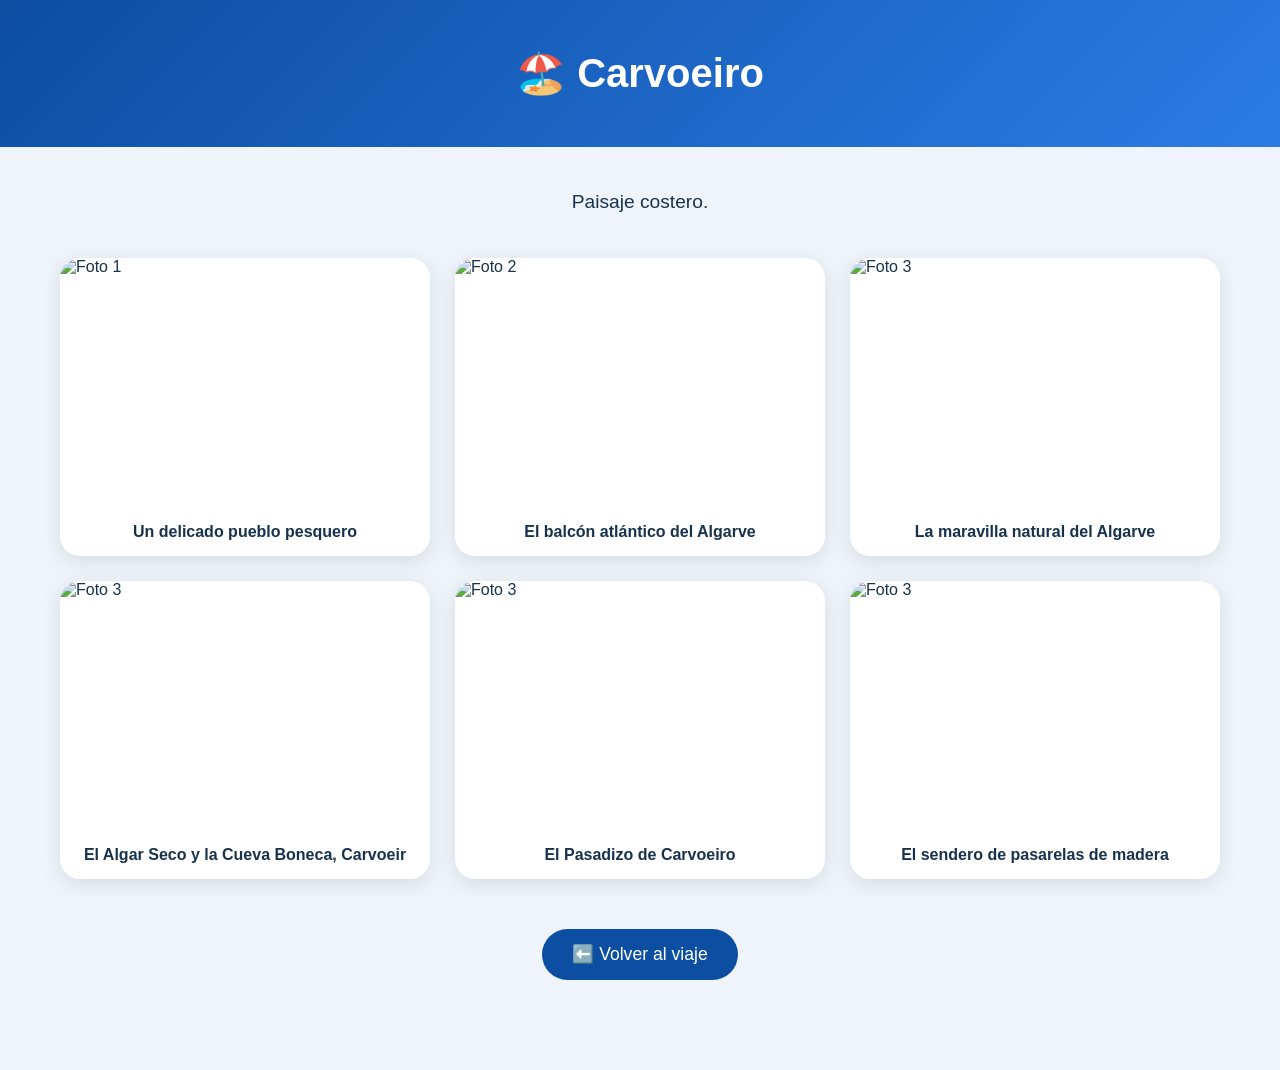
==== carvoeiro.html @ ac0cb347 "Add files via upload" ====
<!DOCTYPE html>
<html lang="es">
<head>
<meta charset="UTF-8">
<meta name="viewport" content="width=device-width, initial-scale=1.0">
<title>Carvoeiro</title>

<style>
    * {
        box-sizing: border-box;
        margin: 0;
        padding: 0;
        font-family: Arial, Helvetica, sans-serif;
    }

    body {
        background: #eef4fa;
        color: #17324d;
        min-height: 100vh;
    }

    .hero {
        background: linear-gradient(135deg, #0b4ea2, #2c7be5);
        color: white;
        text-align: center;
        padding: 50px 20px;
    }

    .hero h1 {
        font-size: 2.5rem;
    }

    .contenedor {
        max-width: 1200px;
        margin: auto;
        padding: 40px 20px;
    }

    .descripcion {
        text-align: center;
        font-size: 1.2rem;
        margin-bottom: 40px;
        line-height: 1.6;
    }

    .galeria {
        display: grid;
        grid-template-columns: repeat(auto-fit, minmax(300px, 1fr));
        gap: 25px;
    }

    .foto {
        background: white;
        border-radius: 20px;
        overflow: hidden;
        box-shadow: 0 5px 20px rgba(0,0,0,0.10);
        transition: transform 0.3s;
    }

    .foto:hover {
        transform: translateY(-5px);
    }

    .foto img {
        width: 100%;
        height: 250px;
        object-fit: cover;
        display: block;
    }

    .foto p {
        padding: 15px;
        text-align: center;
        font-weight: bold;
    }

    .volver {
        text-align: center;
        margin: 50px 0;
    }

    .volver a {
        display: inline-block;
        background: #0b4ea2;
        color: white;
        text-decoration: none;
        padding: 15px 30px;
        border-radius: 50px;
        font-size: 1.1rem;
        transition: background 0.3s;
    }

    .volver a:hover {
        background: #083a7d;
    }

    @media (max-width: 768px) {
        .hero h1 {
            font-size: 2rem;
        }

        .descripcion {
            font-size: 1rem;
        }
    }
</style>

</head>
<body>

<header class="hero">
    <h1>🏖️ Carvoeiro</h1>
</header>

<div class="contenedor">

    <p class="descripcion">
        Paisaje costero.
    </p>

    <div class="galeria">

        <div class="foto">
            <img src="images/carvoeiro1.png" alt="Foto 1">
            <p>Un delicado pueblo pesquero</p>
        </div>

        <div class="foto">
            <img src="images/carvoeiro2.png" alt="Foto 2">
            <p>El balcón atlántico del Algarve</p>
        </div>

        <div class="foto">
            <img src="images/carvoeiro3.webp" alt="Foto 3">
            <p>La maravilla natural del Algarve</p>
        </div>
		
		<div class="foto">
            <img src="images/carvoeiro4.jpg" alt="Foto 3">
            <p>El Algar Seco y la Cueva Boneca, Carvoeir</p>
        </div>
		
		<div class="foto">
            <img src="images/carvoeiro5.jpg" alt="Foto 3">
            <p>El Pasadizo de Carvoeiro</p>
        </div>
		
		<div class="foto">
            <img src="images/carvoeiro6.webp" alt="Foto 3">
            <p>El sendero de pasarelas de madera</p>
        </div>
    </div>

    <div class="volver">
        <a href="index.html">⬅️ Volver al viaje</a>
    </div>

</div>

</body>
</html>
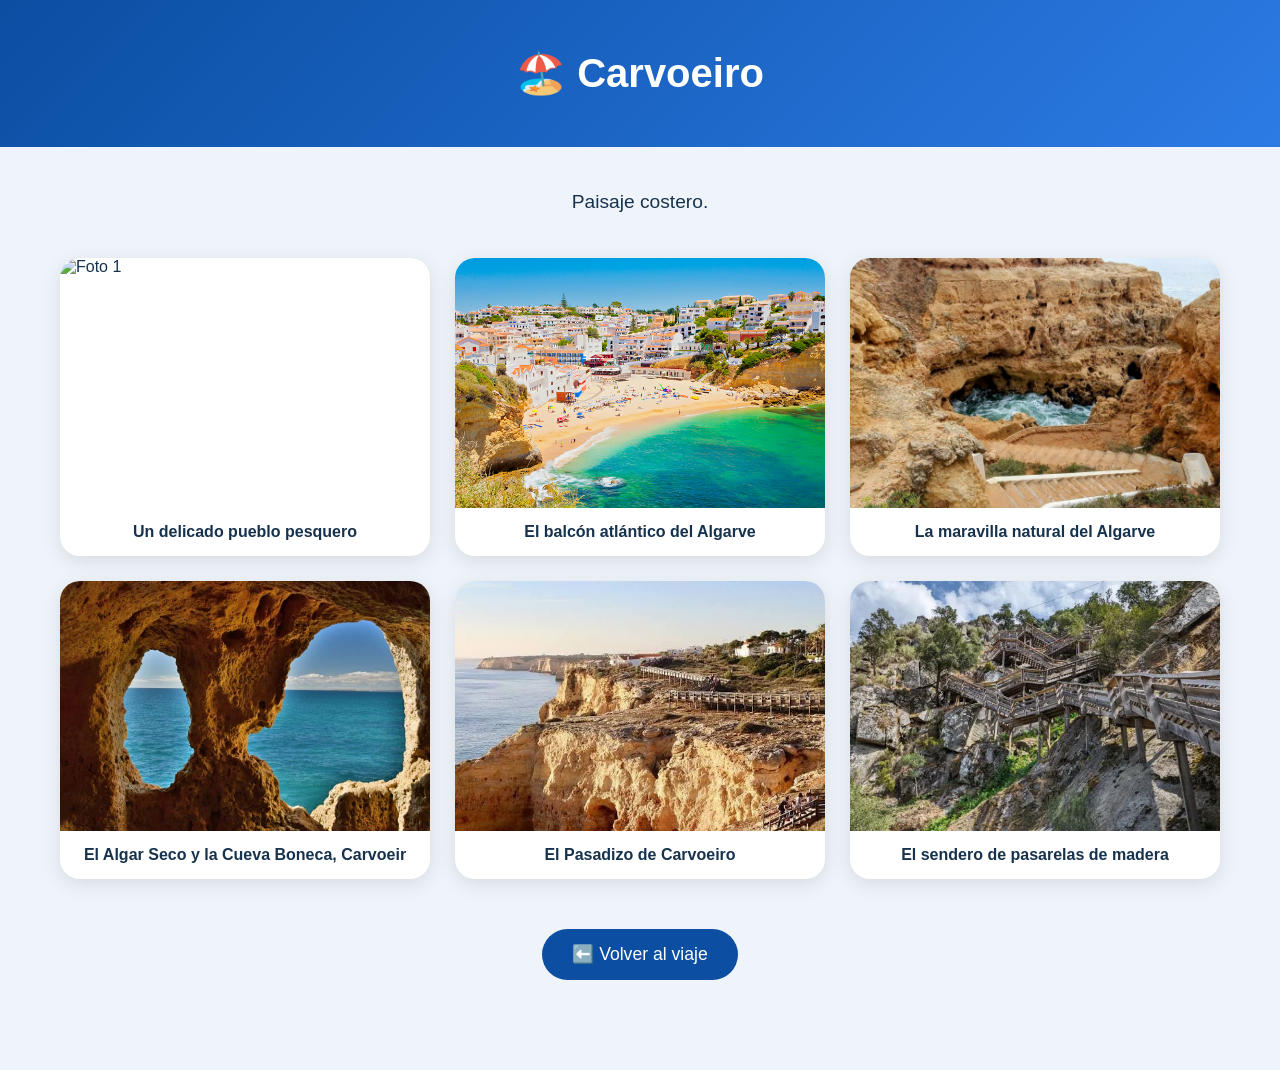
==== commit 18b8718f: "Add files via upload" ====
--- a/carvoeiro.html
+++ b/carvoeiro.html
@@ -156,6 +156,10 @@
     </div>
 
 </div>
-
+<audio id="musica" loop>
+    <source src="vacas.mp3" type="audio/mpeg">
+</audio>
+<script src="js/app.js"></script>
+</body>
 </body>
 </html>
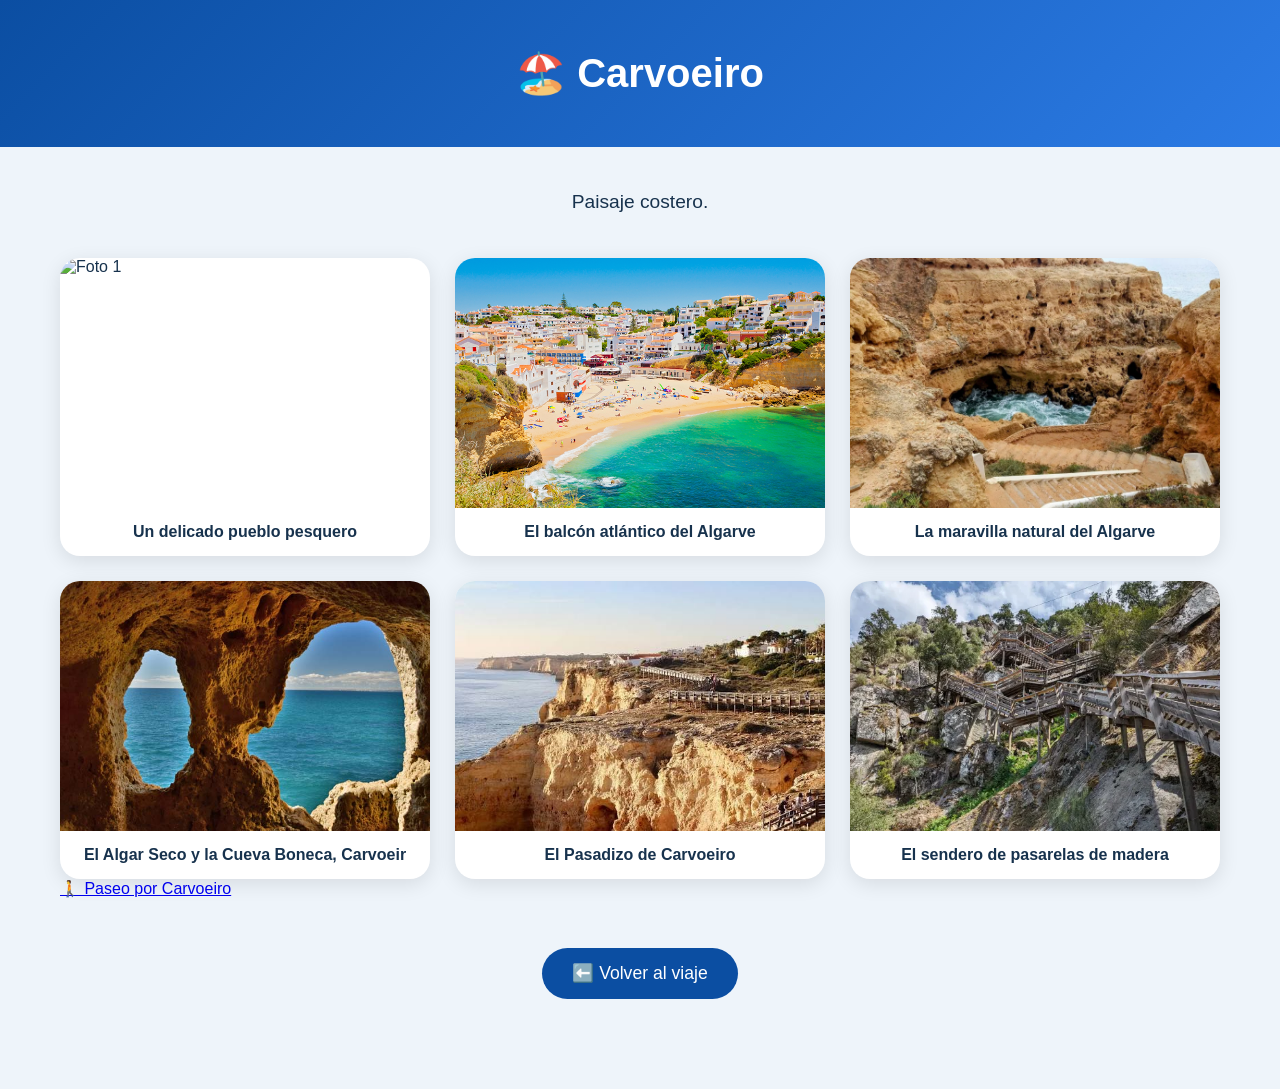
==== commit 1dcfd334: "Add files via upload" ====
--- a/carvoeiro.html
+++ b/carvoeiro.html
@@ -150,10 +150,20 @@
             <p>El sendero de pasarelas de madera</p>
         </div>
     </div>
-
-    <div class="volver">
-        <a href="index.html">⬅️ Volver al viaje</a>
-    </div>
+<div>	
+	<a class="btn"
+   href="https://maps.app.goo.gl/Y41Nk9oswCxUbmP7A"
+   target="_blank"
+   rel="noopener noreferrer"
+   onclick="localStorage.setItem('seccion','lunes');">
+   🚶 Paseo por Carvoeiro
+	</a>
+</div>
+ <div class="volver">
+    <a href="#" onclick="window.close(); return false;">
+        ⬅️ Volver al viaje
+    </a>
+</div>
 
 </div>
 <audio id="musica" loop>
